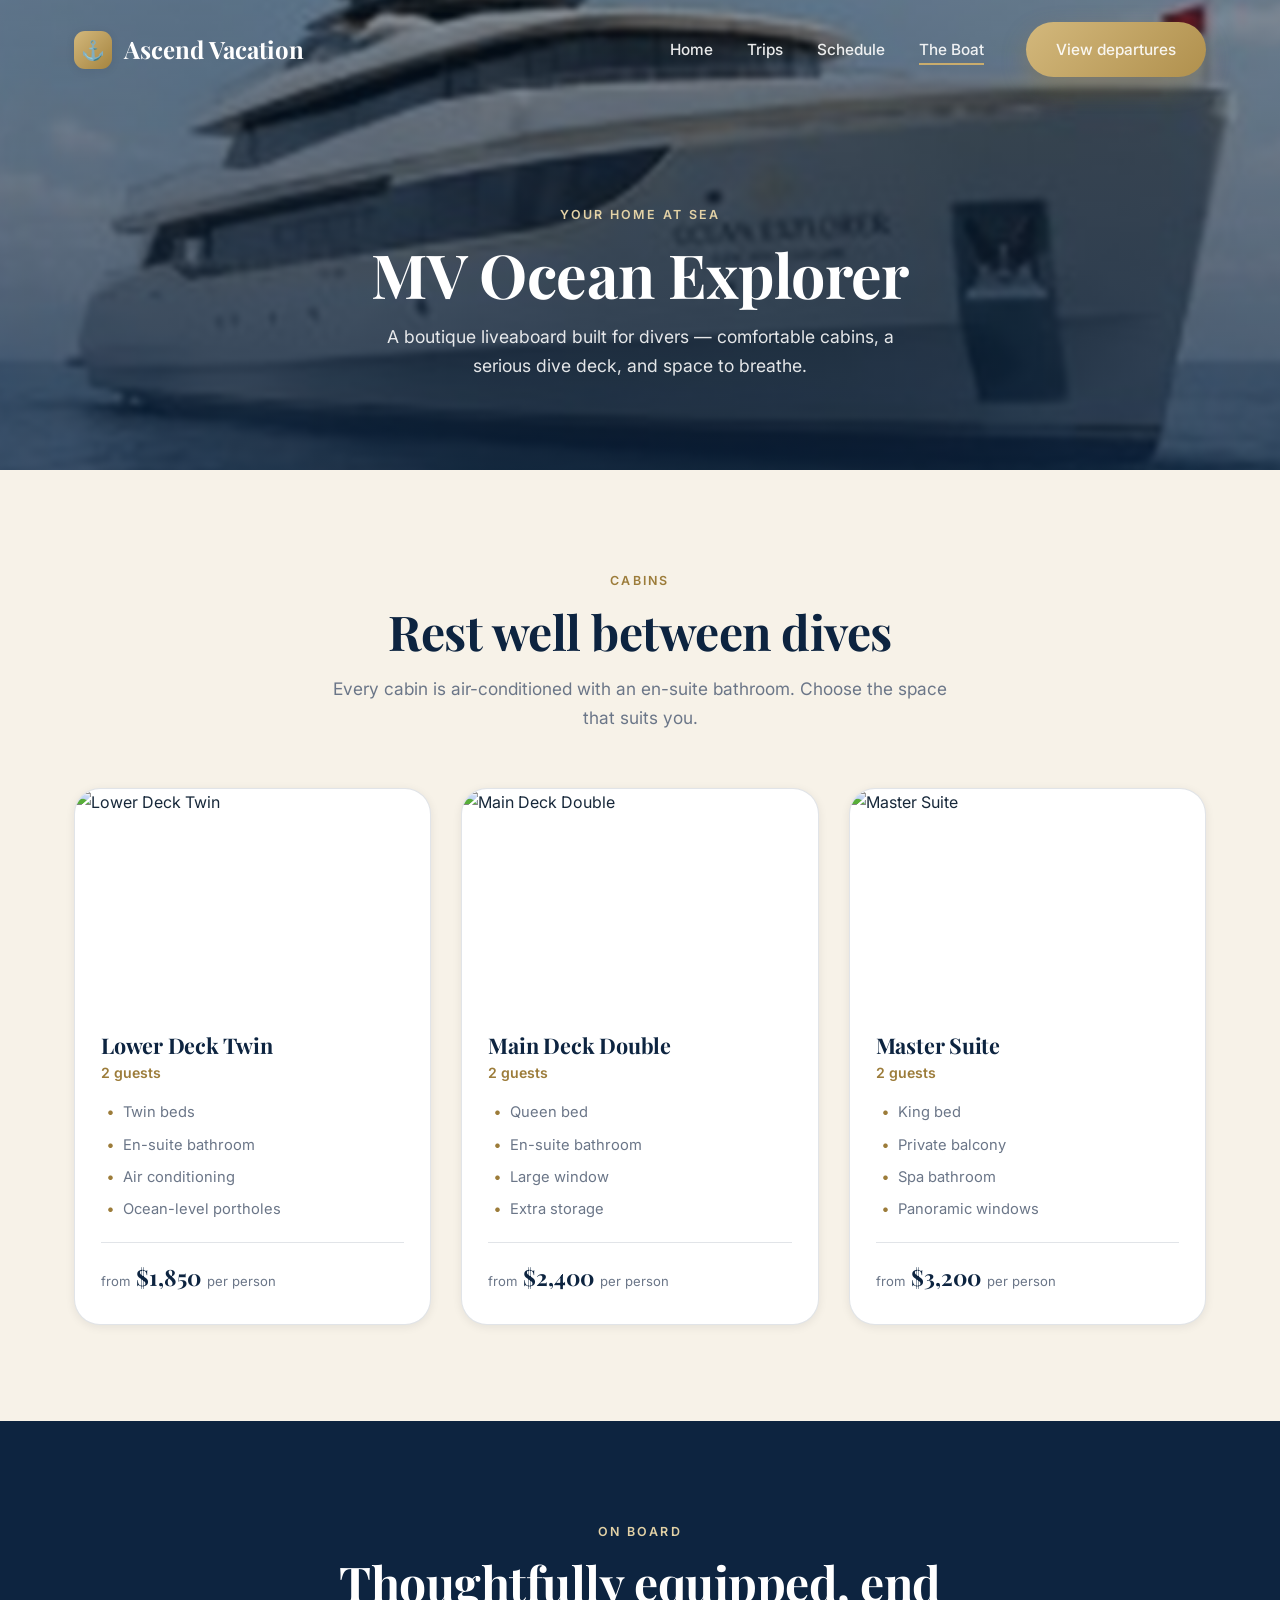
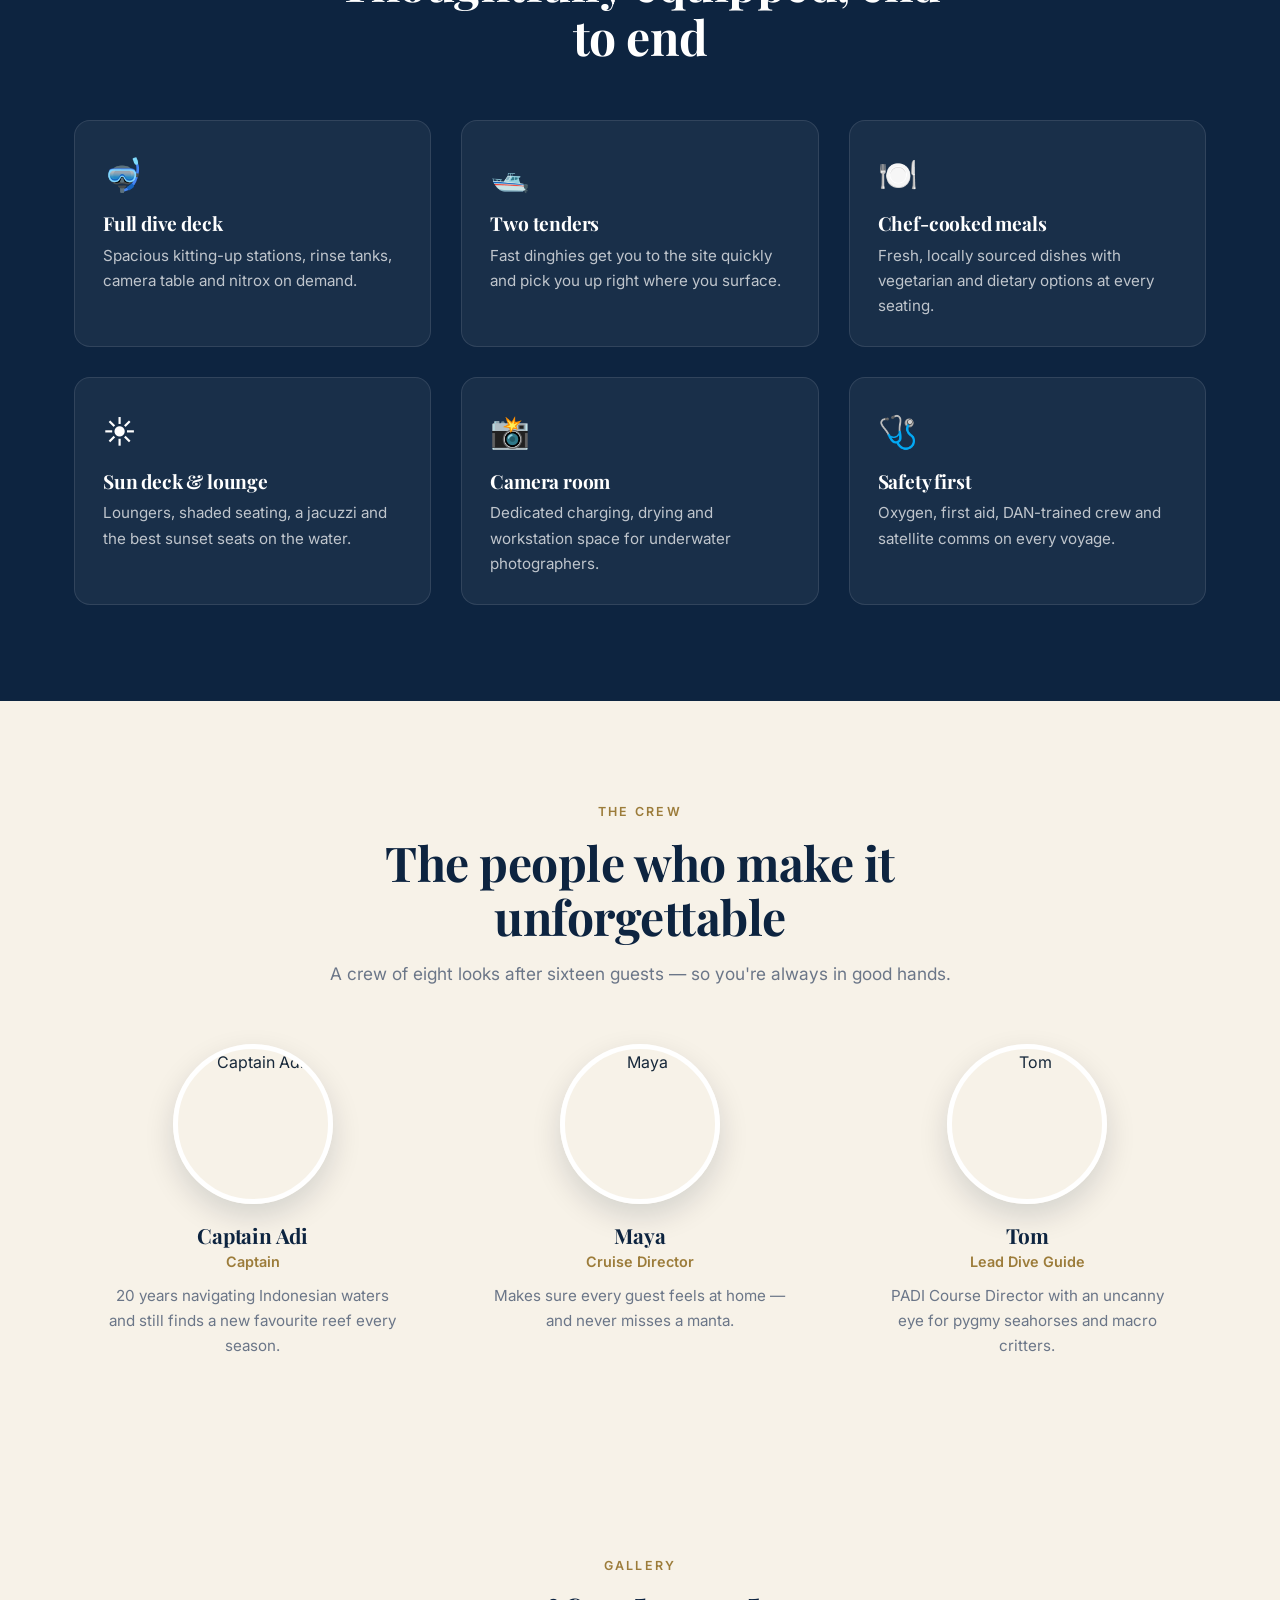
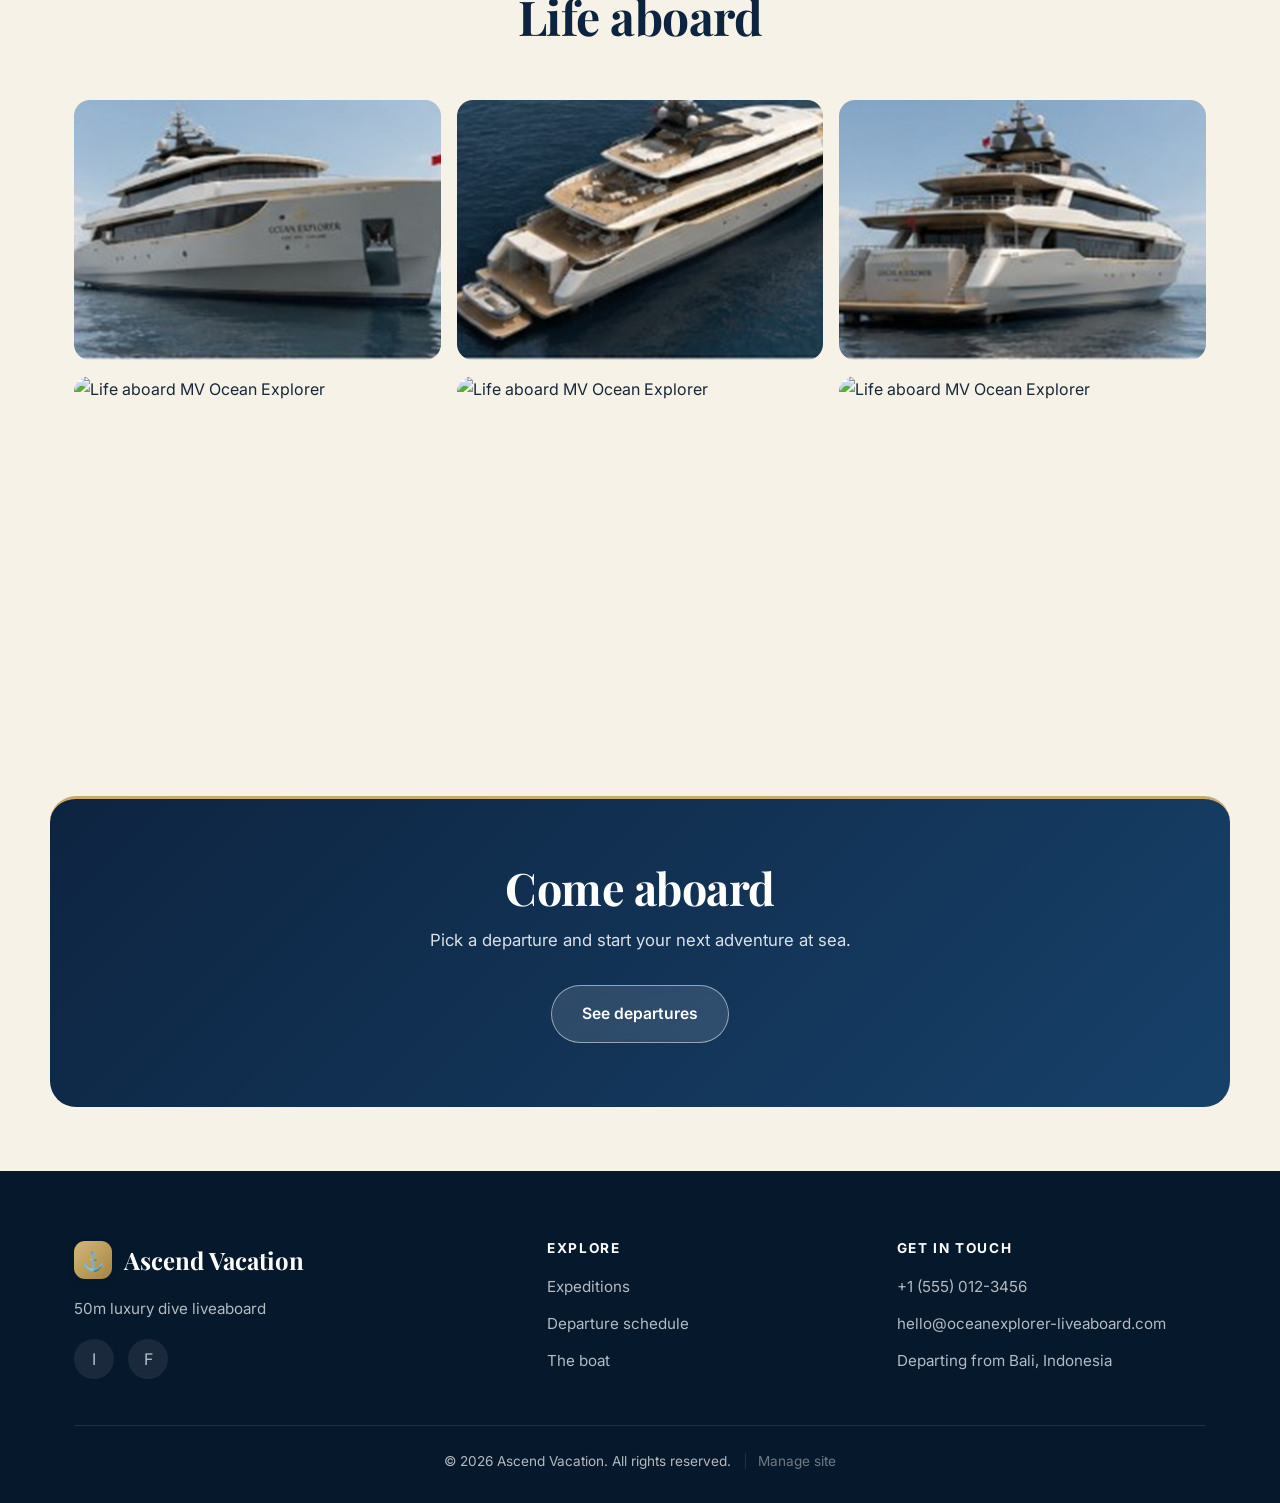
==== boat.html @ 4a7d51da "Initial commit: Ascend Vacation liveaboard website Co-authored-by: Cursor <cursoragent@cursor.com>" ====
<!DOCTYPE html>
<html lang="en">
<head>
  <meta charset="UTF-8" />
  <meta name="viewport" content="width=device-width, initial-scale=1.0" />
  <title>The Boat — Ascend Vacation</title>
  <meta name="description" content="Step aboard MV Ocean Explorer with Ascend Vacation: air-conditioned cabins, a spacious dive deck, chef-cooked meals and a crew who make every voyage feel like home." />
  <link rel="preconnect" href="https://fonts.googleapis.com" />
  <link rel="preconnect" href="https://fonts.gstatic.com" crossorigin />
  <link href="https://fonts.googleapis.com/css2?family=Inter:wght@400;500;600&family=Playfair+Display:wght@600;700&display=swap" rel="stylesheet" />
  <link rel="stylesheet" href="css/styles.css" />
</head>
<body data-page="boat">

  <header class="site-header">
    <nav class="nav container">
      <a class="brand" href="index.html">
        <span class="brand__mark">⚓</span>
        <span data-company-name>Ascend Vacation</span>
      </a>
      <ul class="nav__links">
        <li><a href="index.html" data-nav="home">Home</a></li>
        <li><a href="trips.html" data-nav="trips">Trips</a></li>
        <li><a href="schedule.html" data-nav="schedule">Schedule</a></li>
        <li><a href="boat.html" data-nav="boat">The Boat</a></li>
        <li class="nav__cta"><a class="btn btn--primary" href="schedule.html">View departures</a></li>
      </ul>
      <button class="nav__toggle" aria-label="Toggle menu">
        <span></span><span></span><span></span>
      </button>
    </nav>
  </header>

  <section class="page-hero page-hero--boat">
    <div class="container">
      <span class="eyebrow" style="color: var(--aqua);">Your home at sea</span>
      <h1 data-boat-name>MV Ocean Explorer</h1>
      <p>A boutique liveaboard built for divers — comfortable cabins, a serious dive deck, and space to breathe.</p>
    </div>
  </section>

  <!-- Cabins -->
  <section class="section">
    <div class="container">
      <div class="section-head reveal">
        <span class="eyebrow">Cabins</span>
        <h2>Rest well between dives</h2>
        <p>Every cabin is air-conditioned with an en-suite bathroom. Choose the space that suits you.</p>
      </div>
      <div class="cabin-grid" data-cabins></div>
    </div>
  </section>

  <!-- Amenities -->
  <section class="section amenities">
    <div class="container">
      <div class="section-head reveal">
        <span class="eyebrow">On board</span>
        <h2>Thoughtfully equipped, end to end</h2>
      </div>
      <div class="amenity-grid" data-amenities></div>
    </div>
  </section>

  <!-- Crew -->
  <section class="section">
    <div class="container">
      <div class="section-head reveal">
        <span class="eyebrow">The crew</span>
        <h2>The people who make it unforgettable</h2>
        <p>A crew of eight looks after sixteen guests — so you're always in good hands.</p>
      </div>
      <div class="crew-grid" data-crew></div>
    </div>
  </section>

  <!-- Gallery -->
  <section class="section" style="background: var(--cream);">
    <div class="container">
      <div class="section-head reveal">
        <span class="eyebrow">Gallery</span>
        <h2>Life aboard</h2>
      </div>
      <div class="gallery-grid" data-gallery></div>
    </div>
  </section>

  <section class="section--tight">
    <div class="cta-band reveal">
      <h2>Come aboard</h2>
      <p>Pick a departure and start your next adventure at sea.</p>
      <a class="btn btn--ghost" href="schedule.html">See departures</a>
    </div>
  </section>

  <footer class="footer">
    <div class="container">
      <div class="footer__grid">
        <div class="footer__about">
          <a class="brand" href="index.html">
            <span class="brand__mark">⚓</span>
            <span data-company-name>Ascend Vacation</span>
          </a>
          <p data-tagline>Liveaboard diving & sailing adventures</p>
          <div class="footer__social" data-social></div>
        </div>
        <div class="footer__col">
          <h4>Explore</h4>
          <ul>
            <li><a href="trips.html">Expeditions</a></li>
            <li><a href="schedule.html">Departure schedule</a></li>
            <li><a href="boat.html">The boat</a></li>
          </ul>
        </div>
        <div class="footer__col">
          <h4>Get in touch</h4>
          <ul>
            <li><a data-phone href="#">Phone</a></li>
            <li><a data-email href="#">Email</a></li>
            <li data-location>Bali, Indonesia</li>
          </ul>
        </div>
      </div>
      <div class="footer__bottom">
        © <span data-year>2026</span> <span data-company-name>Ascend Vacation</span>. All rights reserved.
        <a href="manage.html" class="footer__manage">Manage site</a>
      </div>
    </div>
  </footer>

  <script src="js/data.js"></script>
  <script src="js/store.js"></script>
  <script src="js/main.js"></script>
</body>
</html>
---- css/styles.css ----
/* ==========================================================================
   VESSEL — Stylesheet
   Ocean-inspired, responsive design for a liveaboard company.
   ========================================================================== */

:root {
  /* Palette matched to the MV Ocean Explorer livery
     (deep navy hull stripe, champagne gold trim, cream superstructure, warm gray). */
  --navy: #0d2440;         /* deep navy blue — boot stripe */
  --navy-2: #17416a;
  --deep: #06182b;
  --teal: #9c7c3a;         /* champagne gold — accents & small text */
  --teal-bright: #c9ac6d;  /* lighter champagne — gradients & underlines */
  --aqua: #e3d2a6;         /* pale champagne — for use on dark backgrounds */
  --sand: #efe8d9;         /* warm gray-cream surface */
  --cream: #f7f2e8;        /* off-white / cream — page background */
  --coral: #b9822e;        /* amber — "few spots left" */
  --ink: #17283a;
  --muted: #6b7688;
  --line: rgba(13, 36, 64, 0.12);
  --white: #ffffff;

  --shadow-sm: 0 2px 10px rgba(4, 22, 39, 0.08);
  --shadow-md: 0 12px 30px rgba(4, 22, 39, 0.14);
  --shadow-lg: 0 24px 60px rgba(4, 22, 39, 0.22);

  --radius: 16px;
  --radius-lg: 26px;
  --maxw: 1180px;

  --font-head: "Playfair Display", Georgia, "Times New Roman", serif;
  --font-body: "Inter", -apple-system, BlinkMacSystemFont, "Segoe UI", Roboto,
    Helvetica, Arial, sans-serif;
}

/* ---- Reset ---- */
*,
*::before,
*::after {
  box-sizing: border-box;
  margin: 0;
  padding: 0;
}

html {
  scroll-behavior: smooth;
}

body {
  font-family: var(--font-body);
  color: var(--ink);
  background: var(--cream);
  line-height: 1.65;
  -webkit-font-smoothing: antialiased;
  overflow-x: hidden;
}

img {
  max-width: 100%;
  display: block;
}

a {
  color: inherit;
  text-decoration: none;
}

h1,
h2,
h3,
h4 {
  font-family: var(--font-head);
  font-weight: 700;
  line-height: 1.12;
  color: var(--navy);
  letter-spacing: -0.01em;
}

/* ---- Layout helpers ---- */
.container {
  width: 100%;
  max-width: var(--maxw);
  margin: 0 auto;
  padding: 0 24px;
}

.section {
  padding: 96px 0;
}

.section--tight {
  padding: 64px 0;
}

.section-head {
  max-width: 640px;
  margin: 0 auto 56px;
  text-align: center;
}

.section-head.left {
  margin-left: 0;
  text-align: left;
}

.eyebrow {
  display: inline-block;
  font-family: var(--font-body);
  font-size: 0.78rem;
  font-weight: 600;
  letter-spacing: 0.18em;
  text-transform: uppercase;
  color: var(--teal);
  margin-bottom: 14px;
}

.section-head h2 {
  font-size: clamp(2rem, 4vw, 3rem);
  margin-bottom: 16px;
}

.section-head p {
  color: var(--muted);
  font-size: 1.08rem;
}

/* ---- Buttons ---- */
.btn {
  display: inline-flex;
  align-items: center;
  gap: 10px;
  padding: 15px 30px;
  border-radius: 999px;
  font-weight: 600;
  font-size: 0.98rem;
  cursor: pointer;
  border: none;
  transition: transform 0.2s ease, box-shadow 0.2s ease, background 0.2s ease;
  white-space: nowrap;
}

.btn--primary {
  background: linear-gradient(135deg, #d3b87c, #b0904d);
  color: var(--navy);
  box-shadow: 0 10px 24px rgba(160, 128, 60, 0.38);
}

.btn--primary:hover {
  transform: translateY(-2px);
  box-shadow: 0 16px 30px rgba(160, 128, 60, 0.5);
}

.btn--ghost {
  background: rgba(255, 255, 255, 0.12);
  color: var(--white);
  border: 1.5px solid rgba(255, 255, 255, 0.5);
  backdrop-filter: blur(4px);
}

.btn--ghost:hover {
  background: rgba(255, 255, 255, 0.22);
  transform: translateY(-2px);
}

.btn--dark {
  background: var(--navy);
  color: var(--white);
}

.btn--dark:hover {
  background: var(--navy-2);
  transform: translateY(-2px);
}

/* ==========================================================================
   Header / Navigation
   ========================================================================== */
.site-header {
  position: fixed;
  top: 0;
  left: 0;
  right: 0;
  z-index: 100;
  transition: background 0.3s ease, box-shadow 0.3s ease, padding 0.3s ease;
  padding: 22px 0;
}

.site-header.scrolled {
  background: rgba(251, 250, 246, 0.92);
  backdrop-filter: blur(12px);
  box-shadow: var(--shadow-sm);
  padding: 14px 0;
}

.nav {
  display: flex;
  align-items: center;
  justify-content: space-between;
}

.brand {
  display: flex;
  align-items: center;
  gap: 12px;
  font-family: var(--font-head);
  font-size: 1.5rem;
  font-weight: 700;
  color: var(--white);
  transition: color 0.3s ease;
}

.brand__mark {
  width: 38px;
  height: 38px;
  display: grid;
  place-items: center;
  border-radius: 11px;
  background: linear-gradient(135deg, #d3b87c, #a5843f);
  color: var(--navy);
  font-size: 1.2rem;
  box-shadow: var(--shadow-sm);
}

.scrolled .brand,
.site-header.solid .brand {
  color: var(--navy);
}

.nav__links {
  display: flex;
  align-items: center;
  gap: 34px;
  list-style: none;
}

.nav__links a {
  font-size: 0.96rem;
  font-weight: 500;
  color: rgba(255, 255, 255, 0.9);
  position: relative;
  transition: color 0.2s ease;
}

.nav__links a::after {
  content: "";
  position: absolute;
  left: 0;
  bottom: -6px;
  width: 0;
  height: 2px;
  background: var(--teal-bright);
  transition: width 0.25s ease;
}

.nav__links a:hover::after,
.nav__links a.active::after {
  width: 100%;
}

.scrolled .nav__links a,
.site-header.solid .nav__links a {
  color: var(--navy);
}

.nav__cta {
  margin-left: 8px;
}

/* Mobile toggle */
.nav__toggle {
  display: none;
  flex-direction: column;
  gap: 5px;
  background: none;
  border: none;
  cursor: pointer;
  padding: 8px;
  z-index: 110;
}

.nav__toggle span {
  width: 26px;
  height: 2px;
  background: var(--white);
  border-radius: 2px;
  transition: all 0.3s ease;
}

.scrolled .nav__toggle span,
.site-header.solid .nav__toggle span {
  background: var(--navy);
}

.nav__toggle.open span:nth-child(1) {
  transform: translateY(7px) rotate(45deg);
  background: var(--navy);
}
.nav__toggle.open span:nth-child(2) {
  opacity: 0;
}
.nav__toggle.open span:nth-child(3) {
  transform: translateY(-7px) rotate(-45deg);
  background: var(--navy);
}

/* ==========================================================================
   Hero
   ========================================================================== */
.hero {
  position: relative;
  min-height: 100vh;
  display: flex;
  align-items: center;
  color: var(--white);
  background: linear-gradient(90deg, rgba(6, 24, 43, 0.82) 0%, rgba(6, 24, 43, 0.5) 45%, rgba(6, 24, 43, 0.3) 100%),
    linear-gradient(180deg, rgba(6, 24, 43, 0.35), rgba(6, 24, 43, 0.55)),
    url("../images/boat-hero.png") center / cover no-repeat;
}

.hero::after {
  content: "";
  position: absolute;
  bottom: 0;
  left: 0;
  right: 0;
  height: 140px;
  background: linear-gradient(180deg, transparent, var(--cream));
}

.hero__inner {
  position: relative;
  z-index: 2;
  max-width: 720px;
  padding: 120px 0 80px;
}

.hero__eyebrow {
  display: inline-flex;
  align-items: center;
  gap: 10px;
  padding: 8px 16px;
  border-radius: 999px;
  background: rgba(255, 255, 255, 0.14);
  border: 1px solid rgba(255, 255, 255, 0.25);
  font-size: 0.82rem;
  letter-spacing: 0.06em;
  margin-bottom: 24px;
  backdrop-filter: blur(4px);
}

.hero h1 {
  font-size: clamp(2.6rem, 6vw, 4.6rem);
  color: var(--white);
  margin-bottom: 22px;
}

.hero p {
  font-size: 1.2rem;
  max-width: 560px;
  color: rgba(255, 255, 255, 0.9);
  margin-bottom: 36px;
}

.hero__actions {
  display: flex;
  gap: 16px;
  flex-wrap: wrap;
}

.hero__stats {
  display: flex;
  gap: 40px;
  margin-top: 56px;
  flex-wrap: wrap;
}

.hero__stat span {
  display: block;
  font-family: var(--font-head);
  font-size: 2.2rem;
  font-weight: 700;
  color: var(--white);
}

.hero__stat small {
  font-size: 0.85rem;
  letter-spacing: 0.05em;
  color: rgba(255, 255, 255, 0.75);
}

.page-hero {
  position: relative;
  padding: 200px 0 90px;
  color: var(--white);
  text-align: center;
  background: linear-gradient(180deg, rgba(4, 22, 39, 0.6), rgba(7, 35, 63, 0.85)),
    var(--navy) center / cover no-repeat;
}

.page-hero h1 {
  font-size: clamp(2.4rem, 5vw, 3.8rem);
  color: var(--white);
  margin-bottom: 14px;
}

.page-hero p {
  max-width: 560px;
  margin: 0 auto;
  color: rgba(255, 255, 255, 0.88);
  font-size: 1.1rem;
}

.page-hero--trips {
  background: linear-gradient(180deg, rgba(4, 22, 39, 0.55), rgba(7, 35, 63, 0.8)),
    url("https://images.unsplash.com/photo-1682687982501-1e58ab814714?auto=format&fit=crop&w=2000&q=80")
      center / cover no-repeat;
}

.page-hero--schedule {
  background: linear-gradient(180deg, rgba(4, 22, 39, 0.55), rgba(7, 35, 63, 0.82)),
    url("https://images.unsplash.com/photo-1439405326854-014607f694d7?auto=format&fit=crop&w=2000&q=80")
      center / cover no-repeat;
}

.page-hero--boat {
  background: linear-gradient(180deg, rgba(6, 24, 43, 0.45), rgba(13, 36, 64, 0.72)),
    url("../images/boat-side.png") center / cover no-repeat;
}

/* ==========================================================================
   Intro / features strip
   ========================================================================== */
.intro {
  background: var(--cream);
}

.intro__grid {
  display: grid;
  grid-template-columns: 1.1fr 1fr;
  gap: 60px;
  align-items: center;
}

.intro__text h2 {
  font-size: clamp(1.9rem, 3.6vw, 2.7rem);
  margin-bottom: 20px;
}

.intro__text p {
  color: var(--muted);
  font-size: 1.08rem;
  margin-bottom: 18px;
}

.intro__media {
  position: relative;
}

.intro__media img {
  border-radius: var(--radius-lg);
  box-shadow: var(--shadow-lg);
  width: 100%;
  height: 460px;
  object-fit: cover;
}

.intro__badge {
  position: absolute;
  bottom: -26px;
  left: -26px;
  background: var(--white);
  padding: 20px 26px;
  border-radius: var(--radius);
  box-shadow: var(--shadow-md);
}

.intro__badge strong {
  display: block;
  font-family: var(--font-head);
  font-size: 1.8rem;
  color: var(--teal);
}

.intro__badge small {
  color: var(--muted);
}

/* ---- Feature tiles ---- */
.features {
  background: var(--white);
}

.feature-grid {
  display: grid;
  grid-template-columns: repeat(3, 1fr);
  gap: 28px;
}

.feature-card {
  padding: 34px 30px;
  border-radius: var(--radius);
  background: var(--cream);
  border: 1px solid var(--line);
  transition: transform 0.25s ease, box-shadow 0.25s ease;
}

.feature-card:hover {
  transform: translateY(-6px);
  box-shadow: var(--shadow-md);
}

.feature-card .ic {
  font-size: 2rem;
  margin-bottom: 14px;
}

.feature-card h3 {
  font-size: 1.25rem;
  margin-bottom: 10px;
}

.feature-card p {
  color: var(--muted);
  font-size: 0.98rem;
}

/* ==========================================================================
   Trip cards
   ========================================================================== */
.trip-grid {
  display: grid;
  grid-template-columns: repeat(auto-fill, minmax(320px, 1fr));
  gap: 30px;
}

.trip-card {
  background: var(--white);
  border-radius: var(--radius-lg);
  overflow: hidden;
  box-shadow: var(--shadow-sm);
  border: 1px solid var(--line);
  display: flex;
  flex-direction: column;
  transition: transform 0.28s ease, box-shadow 0.28s ease;
}

.trip-card:hover {
  transform: translateY(-8px);
  box-shadow: var(--shadow-lg);
}

.trip-card__media {
  position: relative;
  height: 230px;
  overflow: hidden;
}

.trip-card__media img {
  width: 100%;
  height: 100%;
  object-fit: cover;
  transition: transform 0.5s ease;
}

.trip-card:hover .trip-card__media img {
  transform: scale(1.07);
}

.trip-card__tag {
  position: absolute;
  top: 16px;
  left: 16px;
  background: rgba(4, 22, 39, 0.72);
  color: var(--white);
  padding: 7px 14px;
  border-radius: 999px;
  font-size: 0.8rem;
  font-weight: 500;
  backdrop-filter: blur(4px);
}

.trip-card__body {
  padding: 26px 26px 28px;
  display: flex;
  flex-direction: column;
  flex: 1;
}

.trip-card__loc {
  font-size: 0.82rem;
  letter-spacing: 0.08em;
  text-transform: uppercase;
  color: var(--teal);
  font-weight: 600;
  margin-bottom: 8px;
}

.trip-card__body h3 {
  font-size: 1.45rem;
  margin-bottom: 12px;
}

.trip-card__summary {
  color: var(--muted);
  font-size: 0.97rem;
  margin-bottom: 18px;
}

.trip-card__highlights {
  list-style: none;
  margin-bottom: 22px;
  display: grid;
  gap: 8px;
}

.trip-card__highlights li {
  position: relative;
  padding-left: 26px;
  font-size: 0.92rem;
  color: var(--ink);
}

.trip-card__highlights li::before {
  content: "";
  position: absolute;
  left: 0;
  top: 7px;
  width: 14px;
  height: 8px;
  border-left: 2px solid var(--teal);
  border-bottom: 2px solid var(--teal);
  transform: rotate(-45deg);
}

.trip-card__foot {
  margin-top: auto;
  display: flex;
  align-items: flex-end;
  justify-content: space-between;
  padding-top: 18px;
  border-top: 1px solid var(--line);
}

.trip-card__price small {
  display: block;
  color: var(--muted);
  font-size: 0.78rem;
}

.trip-card__price strong {
  font-family: var(--font-head);
  font-size: 1.5rem;
  color: var(--navy);
}

/* ---- Itinerary detail (expandable) ---- */
.trip-card__itinerary {
  margin-top: 18px;
}

.trip-card__itinerary summary {
  cursor: pointer;
  font-weight: 600;
  font-size: 0.92rem;
  color: var(--teal);
  list-style: none;
  display: inline-flex;
  align-items: center;
  gap: 6px;
}

.trip-card__itinerary summary::-webkit-details-marker {
  display: none;
}

.trip-card__itinerary summary::after {
  content: "+";
  font-size: 1.1rem;
}

.trip-card__itinerary[open] summary::after {
  content: "–";
}

.trip-card__itinerary ol {
  margin: 14px 0 0;
  padding-left: 18px;
  color: var(--muted);
  font-size: 0.9rem;
  display: grid;
  gap: 6px;
}

/* ==========================================================================
   Schedule table
   ========================================================================== */
.schedule-wrap {
  background: var(--white);
  border-radius: var(--radius-lg);
  box-shadow: var(--shadow-md);
  border: 1px solid var(--line);
  overflow: hidden;
}

.schedule {
  width: 100%;
  border-collapse: collapse;
}

.schedule thead th {
  background: var(--navy);
  color: var(--white);
  text-align: left;
  padding: 18px 24px;
  font-size: 0.8rem;
  letter-spacing: 0.1em;
  text-transform: uppercase;
  font-weight: 600;
}

.schedule tbody td {
  padding: 20px 24px;
  border-bottom: 1px solid var(--line);
  vertical-align: middle;
}

.schedule tbody tr:last-child td {
  border-bottom: none;
}

.schedule tbody tr {
  transition: background 0.2s ease;
}

.schedule tbody tr:hover {
  background: var(--sand);
}

.schedule__trip {
  font-weight: 600;
  color: var(--navy);
  font-family: var(--font-head);
  font-size: 1.1rem;
}

.schedule__dest {
  display: block;
  font-family: var(--font-body);
  font-size: 0.85rem;
  color: var(--muted);
  font-weight: 400;
}

.schedule__date strong {
  display: block;
  color: var(--ink);
}

.schedule__date small {
  color: var(--muted);
}

.badge {
  display: inline-flex;
  align-items: center;
  gap: 7px;
  padding: 6px 14px;
  border-radius: 999px;
  font-size: 0.82rem;
  font-weight: 600;
}

.badge::before {
  content: "";
  width: 8px;
  height: 8px;
  border-radius: 50%;
  background: currentColor;
}

.badge--available {
  background: rgba(46, 111, 87, 0.14);
  color: #2e6f57;
}

.badge--limited {
  background: rgba(185, 130, 46, 0.16);
  color: #a56a1e;
}

.badge--soldout {
  background: rgba(107, 118, 136, 0.16);
  color: var(--muted);
}

.schedule__price {
  font-family: var(--font-head);
  font-weight: 700;
  color: var(--navy);
}

/* Legend */
.legend {
  display: flex;
  gap: 24px;
  flex-wrap: wrap;
  margin-top: 26px;
  justify-content: center;
}

.legend span {
  display: inline-flex;
  align-items: center;
  gap: 8px;
  font-size: 0.9rem;
  color: var(--muted);
}

.legend i {
  width: 12px;
  height: 12px;
  border-radius: 50%;
  display: inline-block;
}

/* ==========================================================================
   Boat page — cabins, amenities, crew, gallery
   ========================================================================== */
.cabin-grid {
  display: grid;
  grid-template-columns: repeat(auto-fill, minmax(300px, 1fr));
  gap: 30px;
}

.cabin-card {
  background: var(--white);
  border-radius: var(--radius-lg);
  overflow: hidden;
  box-shadow: var(--shadow-sm);
  border: 1px solid var(--line);
  transition: transform 0.25s ease, box-shadow 0.25s ease;
}

.cabin-card:hover {
  transform: translateY(-6px);
  box-shadow: var(--shadow-md);
}

.cabin-card img {
  width: 100%;
  height: 220px;
  object-fit: cover;
}

.cabin-card__body {
  padding: 24px 26px 28px;
}

.cabin-card__body h3 {
  font-size: 1.35rem;
  margin-bottom: 4px;
}

.cabin-card__occ {
  color: var(--teal);
  font-size: 0.88rem;
  font-weight: 600;
  margin-bottom: 16px;
}

.cabin-card__features {
  list-style: none;
  display: grid;
  gap: 8px;
  margin-bottom: 20px;
}

.cabin-card__features li {
  font-size: 0.92rem;
  color: var(--muted);
  padding-left: 22px;
  position: relative;
}

.cabin-card__features li::before {
  content: "•";
  color: var(--teal);
  position: absolute;
  left: 6px;
  font-weight: 700;
}

.cabin-card__price {
  display: flex;
  align-items: baseline;
  gap: 6px;
  border-top: 1px solid var(--line);
  padding-top: 16px;
}

.cabin-card__price strong {
  font-family: var(--font-head);
  font-size: 1.4rem;
  color: var(--navy);
}

.cabin-card__price small {
  color: var(--muted);
  font-size: 0.82rem;
}

/* Amenities */
.amenities {
  background: var(--navy);
  color: var(--white);
}

.amenities .section-head h2,
.amenities .eyebrow {
  color: var(--white);
}

.amenities .eyebrow {
  color: var(--aqua);
}

.amenity-grid {
  display: grid;
  grid-template-columns: repeat(3, 1fr);
  gap: 30px;
}

.amenity {
  padding: 28px;
  border-radius: var(--radius);
  background: rgba(255, 255, 255, 0.05);
  border: 1px solid rgba(255, 255, 255, 0.1);
}

.amenity .ic {
  font-size: 2rem;
  margin-bottom: 12px;
}

.amenity h3 {
  color: var(--white);
  font-size: 1.2rem;
  margin-bottom: 8px;
}

.amenity p {
  color: rgba(255, 255, 255, 0.72);
  font-size: 0.95rem;
}

/* Crew */
.crew-grid {
  display: grid;
  grid-template-columns: repeat(3, 1fr);
  gap: 30px;
}

.crew-card {
  text-align: center;
}

.crew-card img {
  width: 160px;
  height: 160px;
  border-radius: 50%;
  object-fit: cover;
  margin: 0 auto 20px;
  box-shadow: var(--shadow-md);
  border: 5px solid var(--white);
}

.crew-card h3 {
  font-size: 1.3rem;
  margin-bottom: 2px;
}

.crew-card .role {
  color: var(--teal);
  font-weight: 600;
  font-size: 0.9rem;
  margin-bottom: 10px;
}

.crew-card p {
  color: var(--muted);
  font-size: 0.95rem;
  max-width: 300px;
  margin: 0 auto;
}

/* Gallery */
.gallery-grid {
  display: grid;
  grid-template-columns: repeat(3, 1fr);
  gap: 16px;
}

.gallery-grid img {
  width: 100%;
  height: 260px;
  object-fit: cover;
  border-radius: var(--radius);
  transition: transform 0.3s ease, filter 0.3s ease;
  cursor: pointer;
}

.gallery-grid img:hover {
  transform: scale(1.02);
  filter: brightness(1.05);
}

/* ==========================================================================
   CTA band
   ========================================================================== */
.cta-band {
  background: linear-gradient(135deg, var(--navy), var(--navy-2));
  color: var(--white);
  border-top: 3px solid var(--teal-bright);
  text-align: center;
  border-radius: var(--radius-lg);
  padding: 64px 40px;
  margin: 0 auto;
  max-width: var(--maxw);
}

.cta-band h2 {
  color: var(--white);
  font-size: clamp(1.8rem, 4vw, 2.8rem);
  margin-bottom: 14px;
}

.cta-band p {
  color: rgba(255, 255, 255, 0.85);
  max-width: 520px;
  margin: 0 auto 30px;
  font-size: 1.05rem;
}

/* ==========================================================================
   Footer
   ========================================================================== */
.footer {
  background: var(--deep);
  color: rgba(255, 255, 255, 0.7);
  padding: 70px 0 30px;
}

.footer__grid {
  display: grid;
  grid-template-columns: 1.4fr 1fr 1fr;
  gap: 40px;
  margin-bottom: 46px;
}

.footer .brand {
  margin-bottom: 16px;
}

.footer__about p {
  font-size: 0.95rem;
  max-width: 320px;
}

.footer__col h4 {
  color: var(--white);
  font-family: var(--font-body);
  font-size: 0.85rem;
  letter-spacing: 0.12em;
  text-transform: uppercase;
  margin-bottom: 18px;
}

.footer__col ul {
  list-style: none;
  display: grid;
  gap: 12px;
}

.footer__col a,
.footer__col li {
  font-size: 0.95rem;
  transition: color 0.2s ease;
}

.footer__col a:hover {
  color: var(--aqua);
}

.footer__social {
  display: flex;
  gap: 14px;
  margin-top: 18px;
}

.footer__social a {
  width: 40px;
  height: 40px;
  display: grid;
  place-items: center;
  border-radius: 50%;
  background: rgba(255, 255, 255, 0.08);
  transition: background 0.2s ease;
}

.footer__social a:hover {
  background: var(--teal);
}

.footer__bottom {
  border-top: 1px solid rgba(255, 255, 255, 0.1);
  padding-top: 24px;
  text-align: center;
  font-size: 0.85rem;
}

.footer__manage {
  margin-left: 10px;
  padding-left: 12px;
  border-left: 1px solid rgba(255, 255, 255, 0.18);
  opacity: 0.6;
  transition: opacity 0.2s ease, color 0.2s ease;
}

.footer__manage:hover {
  opacity: 1;
  color: var(--aqua);
}

/* ==========================================================================
   Reveal-on-scroll animation
   ========================================================================== */
.reveal {
  opacity: 0;
  transform: translateY(28px);
  transition: opacity 0.7s ease, transform 0.7s ease;
}

.reveal.visible {
  opacity: 1;
  transform: none;
}

/* ==========================================================================
   Responsive
   ========================================================================== */
@media (max-width: 900px) {
  .intro__grid {
    grid-template-columns: 1fr;
    gap: 40px;
  }
  .intro__media img {
    height: 340px;
  }
  .feature-grid,
  .amenity-grid,
  .crew-grid,
  .gallery-grid {
    grid-template-columns: repeat(2, 1fr);
  }
}

@media (max-width: 760px) {
  .nav__toggle {
    display: flex;
  }
  .nav__links {
    position: fixed;
    inset: 0 0 0 auto;
    width: min(80%, 320px);
    background: var(--cream);
    flex-direction: column;
    align-items: flex-start;
    justify-content: center;
    gap: 26px;
    padding: 40px;
    transform: translateX(100%);
    transition: transform 0.35s ease;
    box-shadow: var(--shadow-lg);
  }
  .nav__links.open {
    transform: translateX(0);
  }
  .nav__links a {
    color: var(--navy) !important;
    font-size: 1.15rem;
  }
  .nav__cta {
    margin-left: 0;
  }
  .section {
    padding: 70px 0;
  }
  .hero__stats {
    gap: 28px;
  }
  .footer__grid {
    grid-template-columns: 1fr;
    gap: 32px;
  }
}

@media (max-width: 560px) {
  .feature-grid,
  .amenity-grid,
  .crew-grid,
  .gallery-grid {
    grid-template-columns: 1fr;
  }
  .schedule thead {
    display: none;
  }
  .schedule tbody td {
    display: block;
    padding: 8px 20px;
    border: none;
  }
  .schedule tbody tr {
    display: block;
    padding: 16px 0;
    border-bottom: 1px solid var(--line);
  }
  .schedule tbody td::before {
    content: attr(data-label);
    display: block;
    font-size: 0.72rem;
    letter-spacing: 0.08em;
    text-transform: uppercase;
    color: var(--muted);
    margin-bottom: 2px;
  }
  .cta-band {
    padding: 48px 24px;
    border-radius: var(--radius);
  }
}
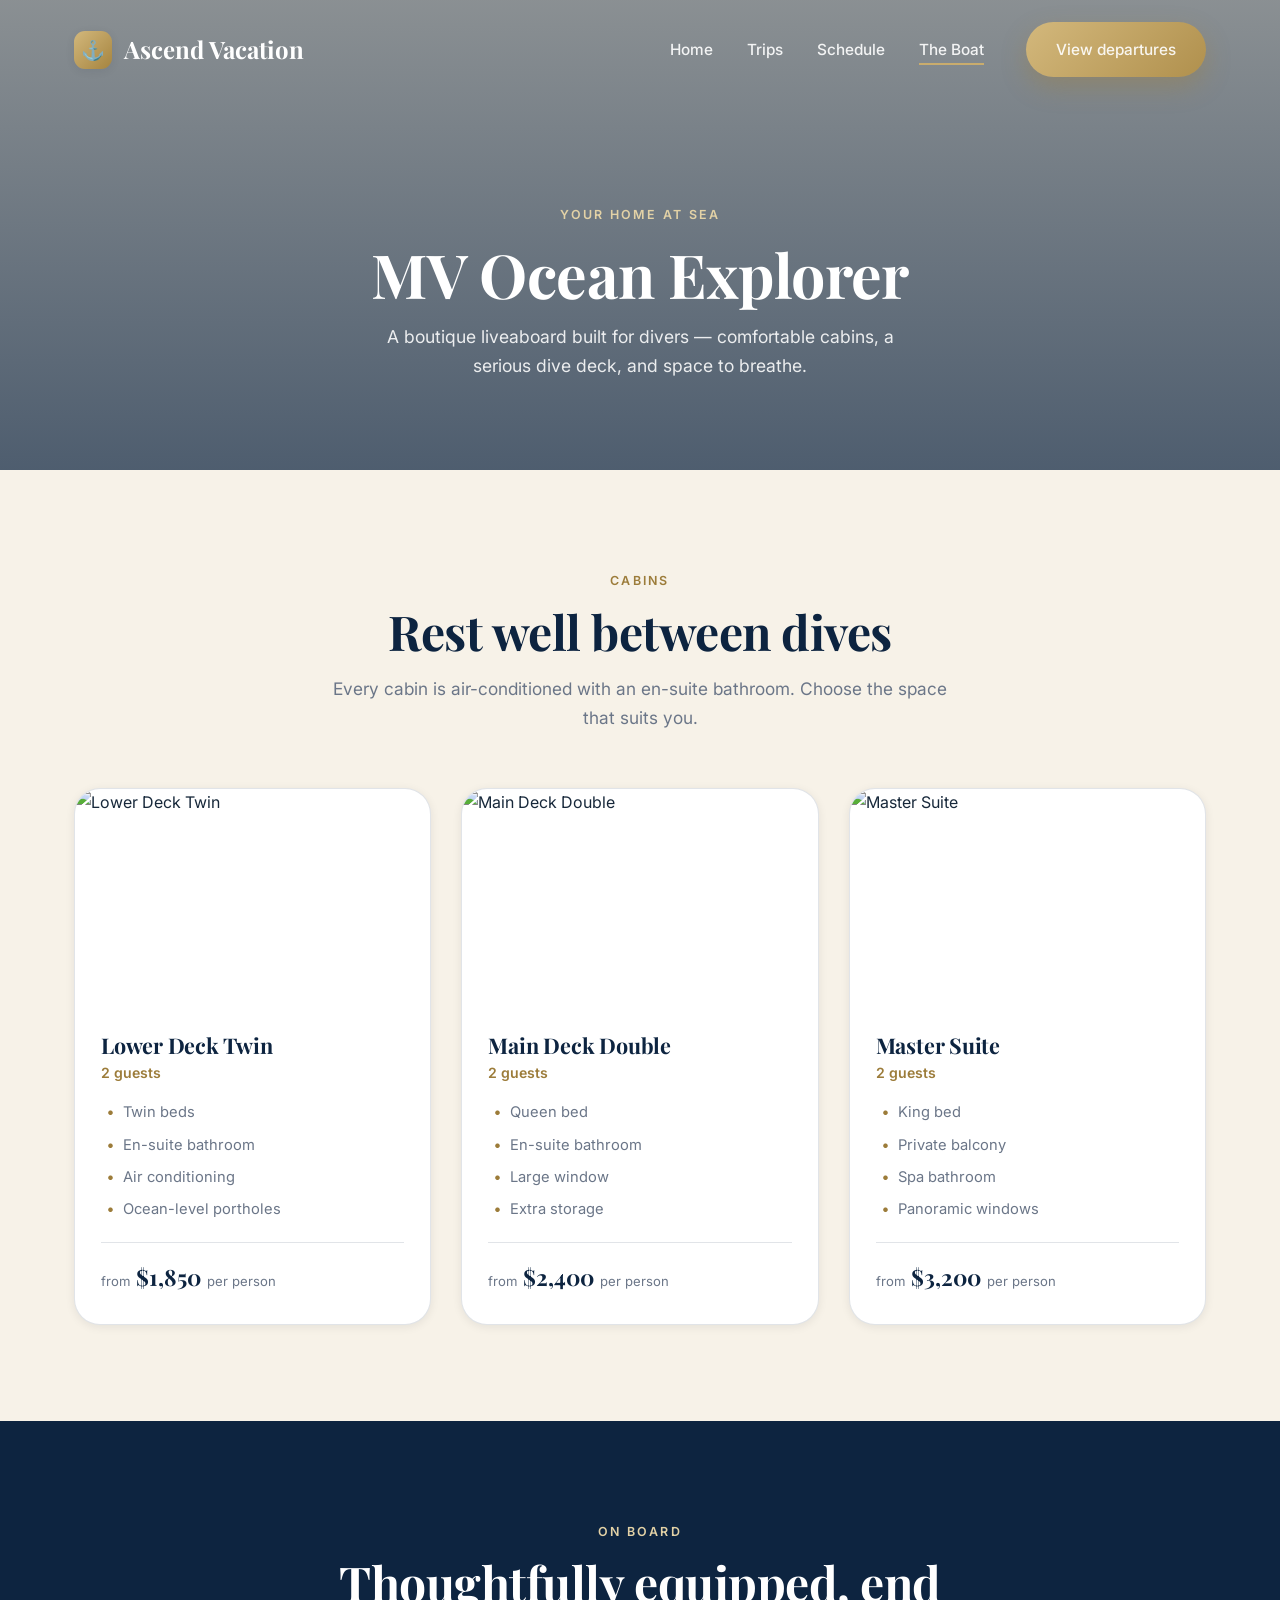
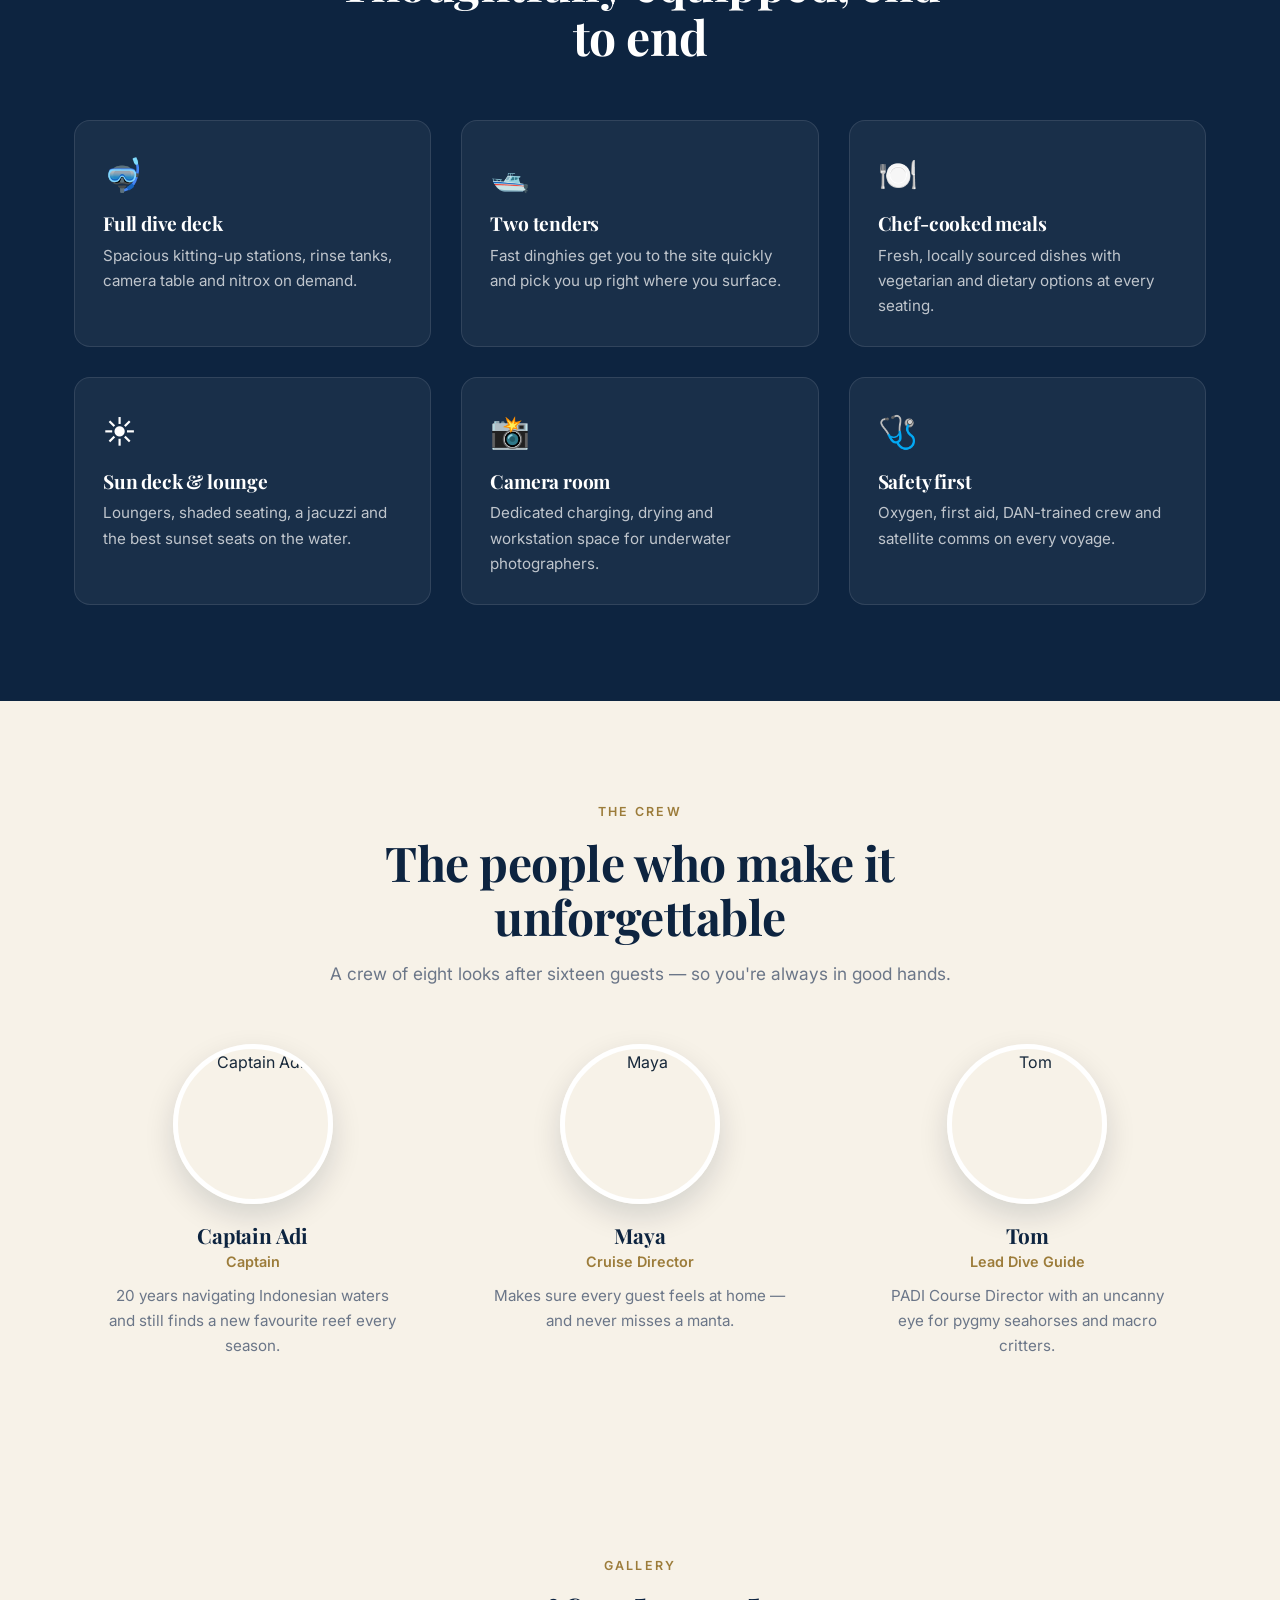
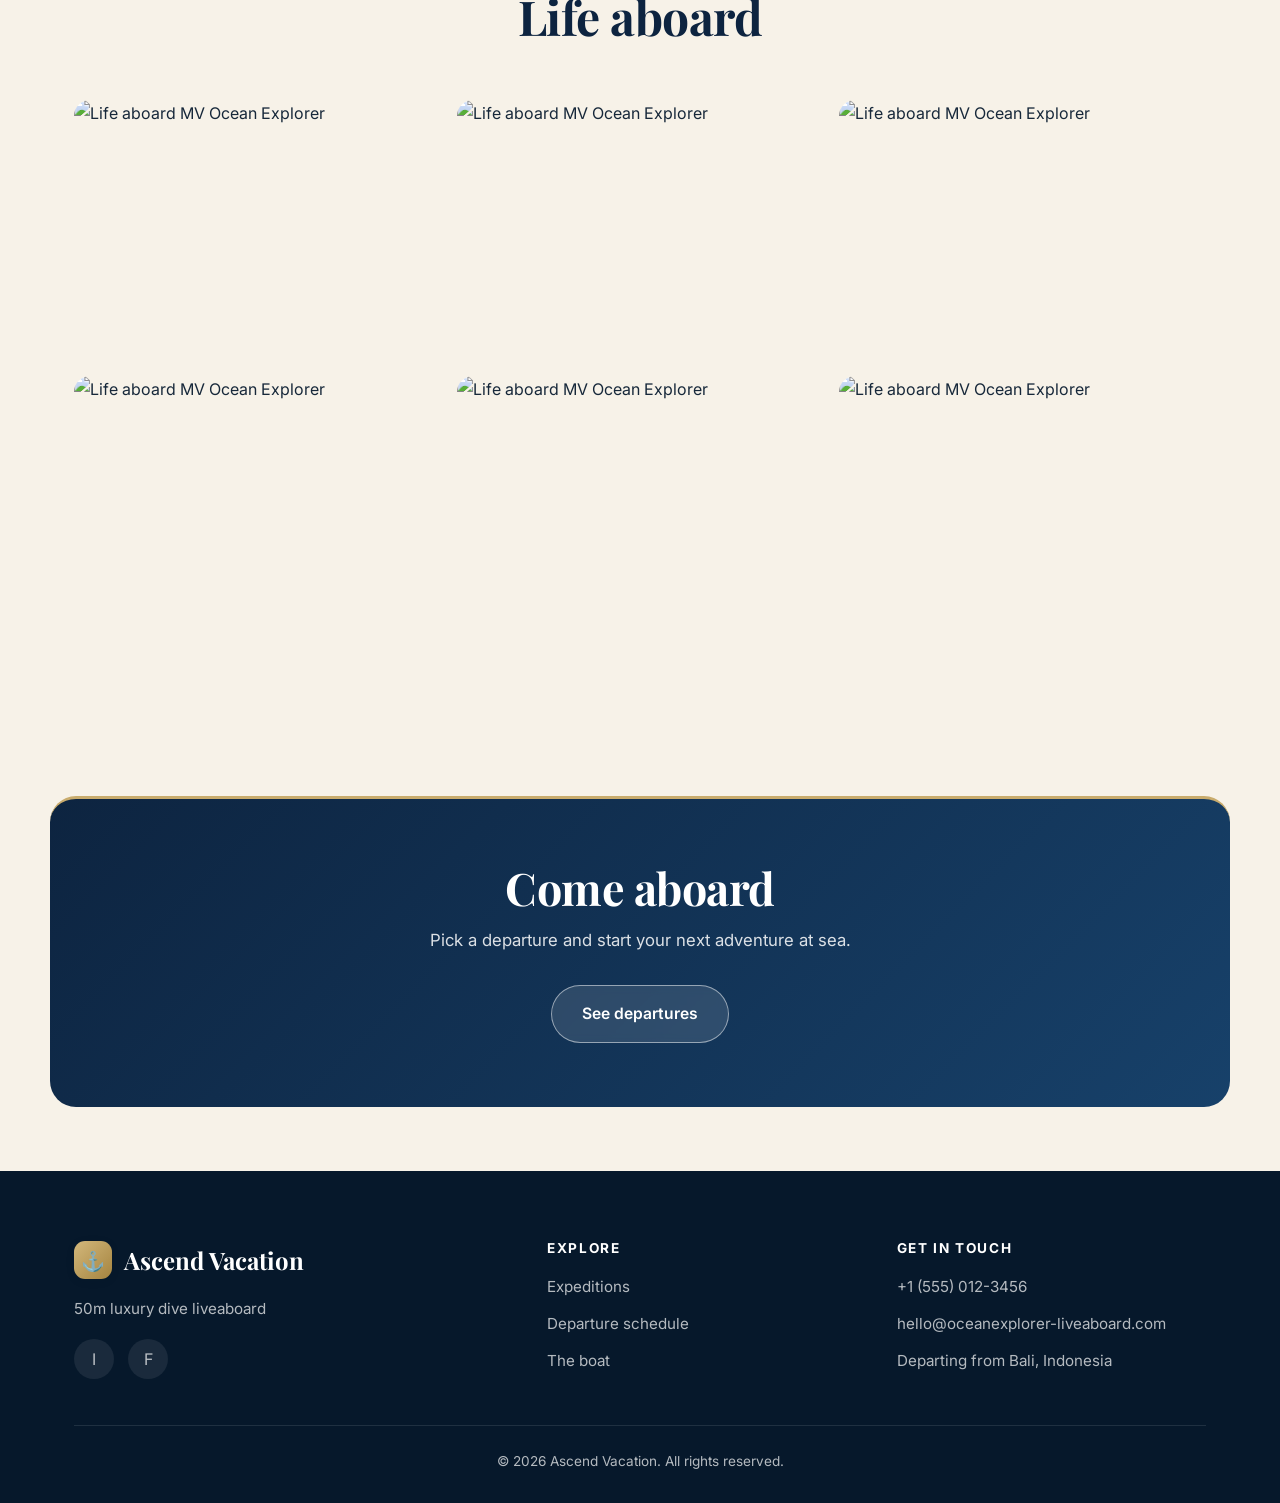
==== commit 630a6a1a: "Add online publishing: edit live site via GitHub token from hidden admin URL Co-authored-by: Cursor " ====
--- a/boat.html
+++ b/boat.html
@@ -123,7 +123,6 @@
       </div>
       <div class="footer__bottom">
         © <span data-year>2026</span> <span data-company-name>Ascend Vacation</span>. All rights reserved.
-        <a href="manage.html" class="footer__manage">Manage site</a>
       </div>
     </div>
   </footer>
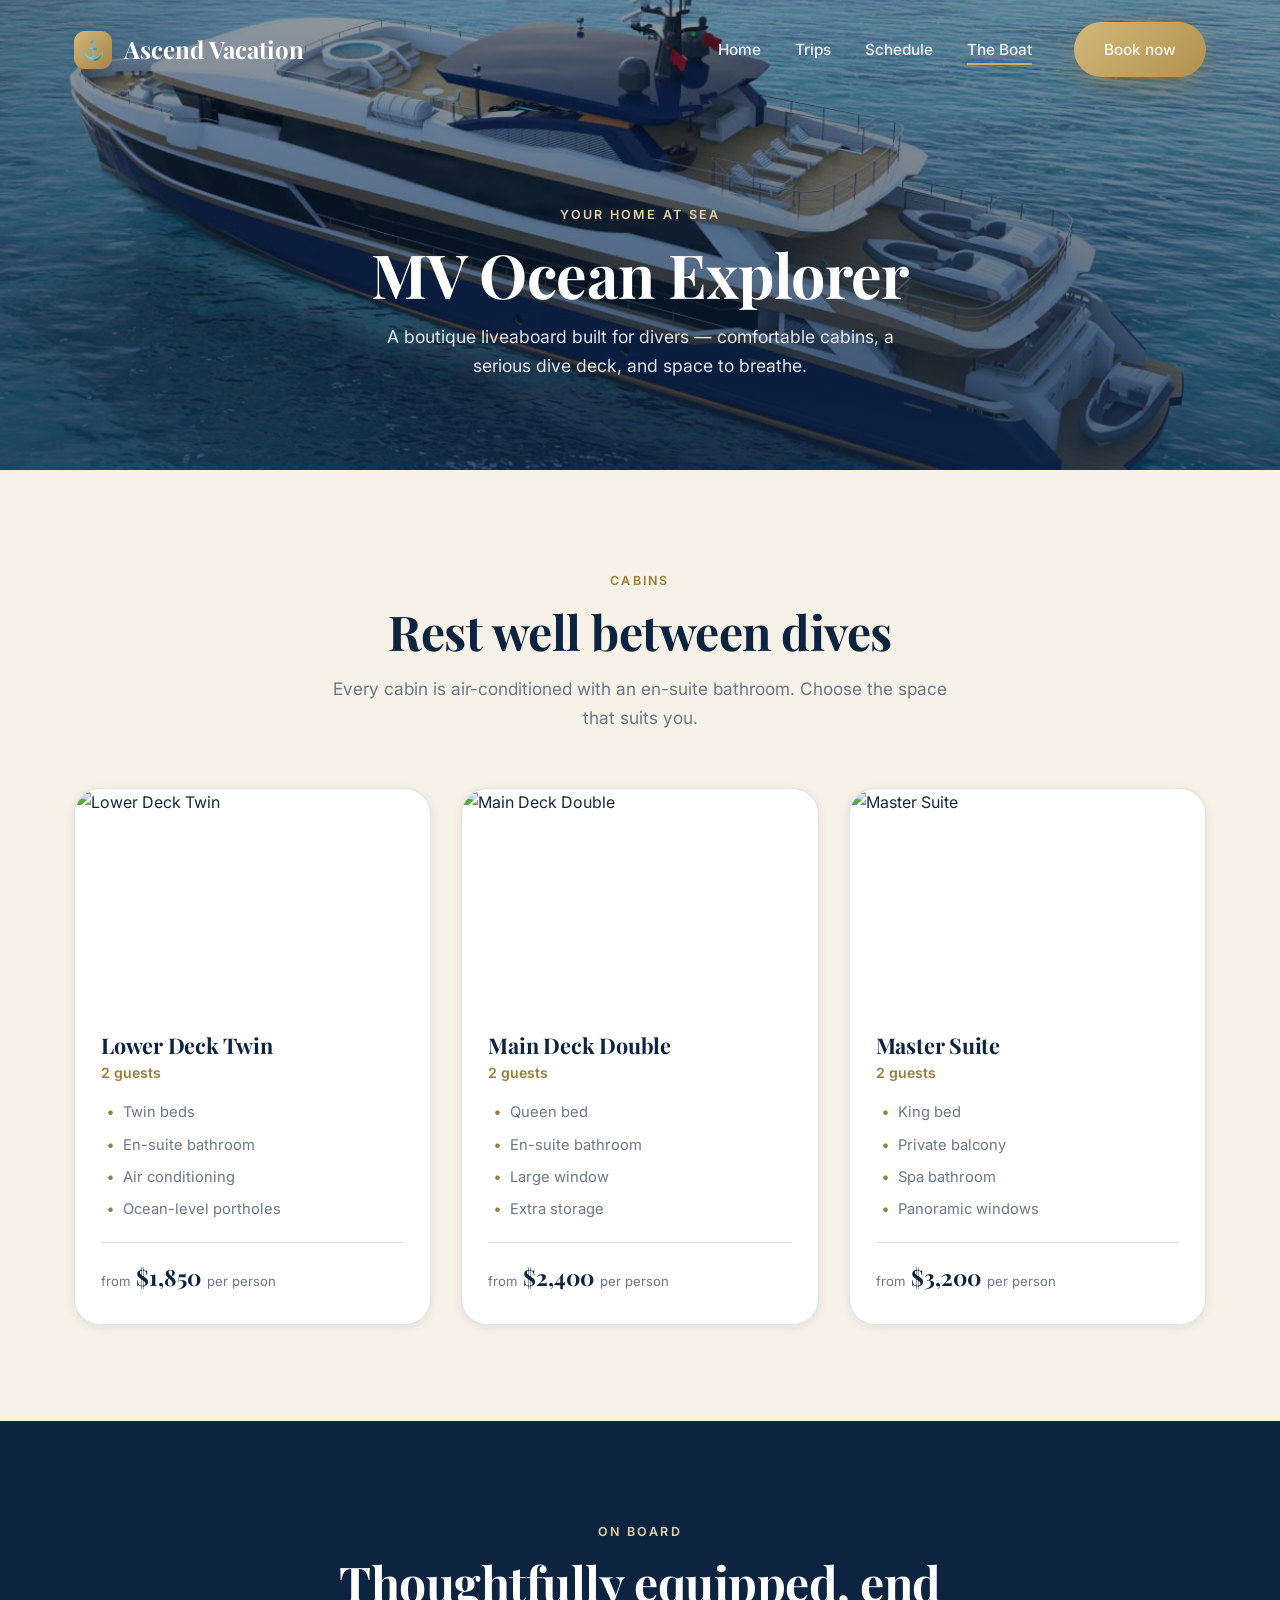
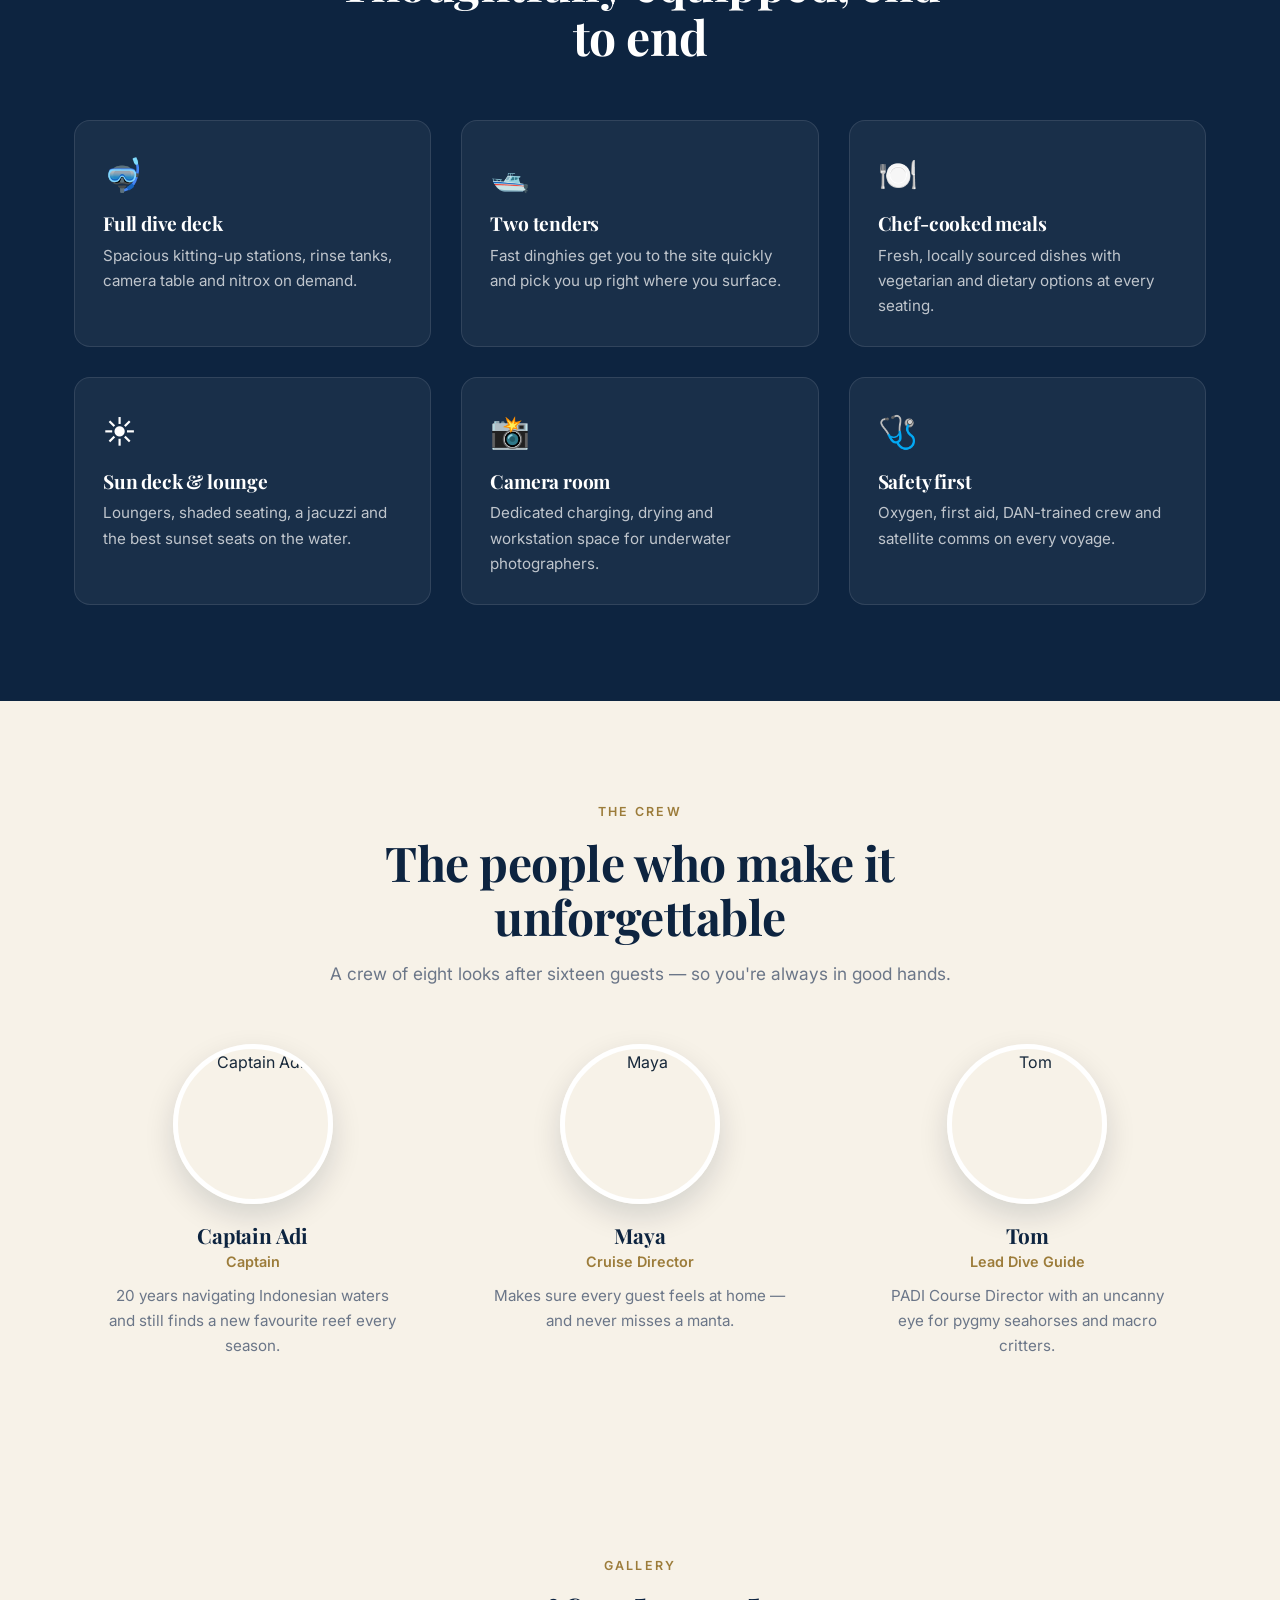
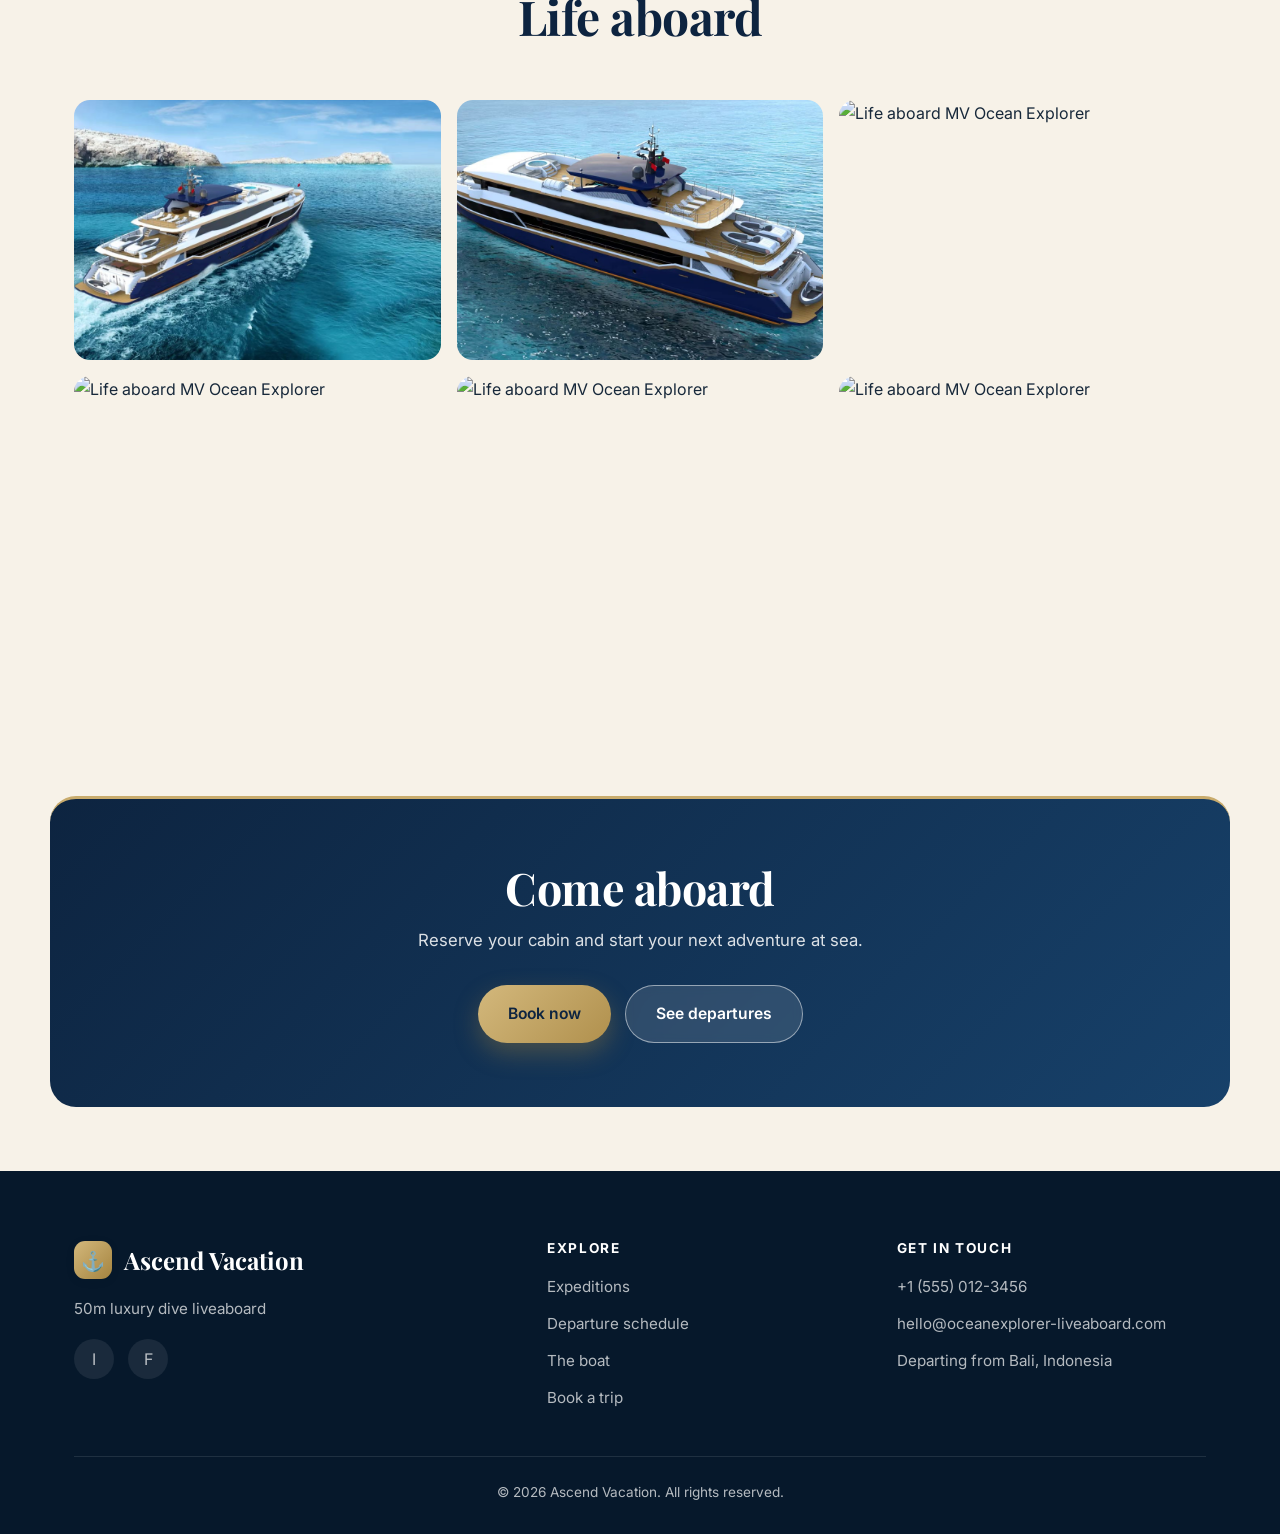
==== commit 14b8809f: "Add booking request form (book.html) New Book page with trip/departure/cabin selects populated from " ====
--- a/boat.html
+++ b/boat.html
@@ -23,7 +23,7 @@
         <li><a href="trips.html" data-nav="trips">Trips</a></li>
         <li><a href="schedule.html" data-nav="schedule">Schedule</a></li>
         <li><a href="boat.html" data-nav="boat">The Boat</a></li>
-        <li class="nav__cta"><a class="btn btn--primary" href="schedule.html">View departures</a></li>
+        <li class="nav__cta"><a class="btn btn--primary" href="book.html">Book now</a></li>
       </ul>
       <button class="nav__toggle" aria-label="Toggle menu">
         <span></span><span></span><span></span>
@@ -88,8 +88,11 @@
   <section class="section--tight">
     <div class="cta-band reveal">
       <h2>Come aboard</h2>
-      <p>Pick a departure and start your next adventure at sea.</p>
-      <a class="btn btn--ghost" href="schedule.html">See departures</a>
+      <p>Reserve your cabin and start your next adventure at sea.</p>
+      <div class="cta-band__actions">
+        <a class="btn btn--primary" href="book.html">Book now</a>
+        <a class="btn btn--ghost" href="schedule.html">See departures</a>
+      </div>
     </div>
   </section>
 
@@ -110,6 +113,7 @@
             <li><a href="trips.html">Expeditions</a></li>
             <li><a href="schedule.html">Departure schedule</a></li>
             <li><a href="boat.html">The boat</a></li>
+            <li><a href="book.html">Book a trip</a></li>
           </ul>
         </div>
         <div class="footer__col">
--- a/css/styles.css
+++ b/css/styles.css
@@ -314,7 +314,7 @@
   color: var(--white);
   background: linear-gradient(90deg, rgba(6, 24, 43, 0.82) 0%, rgba(6, 24, 43, 0.5) 45%, rgba(6, 24, 43, 0.3) 100%),
     linear-gradient(180deg, rgba(6, 24, 43, 0.35), rgba(6, 24, 43, 0.55)),
-    url("../images/boat-hero.png") center / cover no-repeat;
+    url("../images/boat-sea.jpg") center / cover no-repeat;
 }
 
 .hero::after {
@@ -424,7 +424,12 @@
 
 .page-hero--boat {
   background: linear-gradient(180deg, rgba(6, 24, 43, 0.45), rgba(13, 36, 64, 0.72)),
-    url("../images/boat-side.png") center / cover no-repeat;
+    url("../images/boat-side.jpg") center / cover no-repeat;
+}
+
+.page-hero--book {
+  background: linear-gradient(180deg, rgba(6, 24, 43, 0.5), rgba(13, 36, 64, 0.8)),
+    url("../images/boat-sea.jpg") center / cover no-repeat;
 }
 
 /* ==========================================================================
@@ -1041,6 +1046,13 @@
   font-size: 1.05rem;
 }
 
+.cta-band__actions {
+  display: flex;
+  gap: 14px;
+  justify-content: center;
+  flex-wrap: wrap;
+}
+
 /* ==========================================================================
    Footer
    ========================================================================== */
@@ -1146,6 +1158,211 @@
 }
 
 /* ==========================================================================
+   Booking form
+   ========================================================================== */
+.book-layout {
+  display: grid;
+  grid-template-columns: 0.85fr 1.15fr;
+  gap: 48px;
+  align-items: start;
+}
+
+.book-aside h2 {
+  font-size: 1.6rem;
+  color: var(--navy);
+  margin-bottom: 20px;
+}
+
+.book-steps {
+  list-style: none;
+  counter-reset: step;
+  display: grid;
+  gap: 18px;
+  margin-bottom: 34px;
+}
+
+.book-steps li {
+  counter-increment: step;
+  position: relative;
+  padding-left: 48px;
+  color: var(--muted);
+  line-height: 1.5;
+}
+
+.book-steps li::before {
+  content: counter(step);
+  position: absolute;
+  left: 0;
+  top: -2px;
+  width: 32px;
+  height: 32px;
+  border-radius: 50%;
+  background: var(--navy);
+  color: var(--aqua);
+  font-weight: 600;
+  display: grid;
+  place-items: center;
+}
+
+.book-steps strong {
+  color: var(--navy);
+}
+
+.book-contact {
+  border-top: 1px solid var(--line);
+  padding-top: 22px;
+}
+
+.book-contact p {
+  color: var(--navy);
+  font-weight: 600;
+  margin-bottom: 10px;
+}
+
+.book-contact__line {
+  display: block;
+  color: var(--muted);
+  text-decoration: none;
+  padding: 4px 0;
+}
+
+a.book-contact__line:hover {
+  color: var(--teal);
+}
+
+.book-contact__loc {
+  cursor: default;
+}
+
+/* Form card */
+.book-formwrap {
+  background: var(--white);
+  border: 1px solid var(--line);
+  border-radius: var(--radius);
+  padding: 38px;
+  box-shadow: var(--shadow-lg);
+}
+
+.book-intro {
+  color: var(--muted);
+  line-height: 1.6;
+  margin-bottom: 26px;
+}
+
+.bform__row {
+  display: grid;
+  grid-template-columns: 1fr 1fr;
+  gap: 18px;
+}
+
+.bform__field {
+  margin-bottom: 18px;
+  display: flex;
+  flex-direction: column;
+}
+
+.bform__field label {
+  font-size: 0.9rem;
+  font-weight: 600;
+  color: var(--navy);
+  margin-bottom: 7px;
+}
+
+.bform__field .req {
+  color: var(--coral);
+}
+
+.bform__field input,
+.bform__field select,
+.bform__field textarea {
+  font: inherit;
+  color: var(--ink);
+  background: var(--cream);
+  border: 1px solid var(--line);
+  border-radius: 10px;
+  padding: 12px 14px;
+  width: 100%;
+  transition: border-color 0.2s ease, box-shadow 0.2s ease, background 0.2s ease;
+}
+
+.bform__field textarea {
+  resize: vertical;
+  min-height: 96px;
+}
+
+.bform__field input:focus,
+.bform__field select:focus,
+.bform__field textarea:focus {
+  outline: none;
+  background: var(--white);
+  border-color: var(--teal);
+  box-shadow: 0 0 0 3px rgba(156, 124, 58, 0.16);
+}
+
+.bform__field input.invalid,
+.bform__field select.invalid {
+  border-color: var(--coral);
+  box-shadow: 0 0 0 3px rgba(185, 130, 46, 0.14);
+}
+
+.bform__submit {
+  width: 100%;
+  margin-top: 8px;
+  justify-content: center;
+}
+
+.bform__submit[disabled] {
+  opacity: 0.65;
+  cursor: not-allowed;
+}
+
+.bform__note {
+  margin-top: 14px;
+  font-size: 0.92rem;
+  text-align: center;
+  min-height: 1em;
+}
+
+.bform__note.error {
+  color: var(--coral);
+}
+
+.bform__note.info {
+  color: var(--muted);
+}
+
+/* Success state */
+.bform__success {
+  text-align: center;
+  padding: 30px 10px 10px;
+}
+
+.bform__success-ic {
+  width: 64px;
+  height: 64px;
+  margin: 0 auto 18px;
+  border-radius: 50%;
+  background: var(--navy);
+  color: var(--aqua);
+  font-size: 1.9rem;
+  display: grid;
+  place-items: center;
+}
+
+.bform__success h3 {
+  color: var(--navy);
+  font-size: 1.5rem;
+  margin-bottom: 12px;
+}
+
+.bform__success p {
+  color: var(--muted);
+  max-width: 420px;
+  margin: 0 auto 22px;
+  line-height: 1.6;
+}
+
+/* ==========================================================================
    Responsive
    ========================================================================== */
 @media (max-width: 900px) {
@@ -1161,6 +1378,10 @@
   .crew-grid,
   .gallery-grid {
     grid-template-columns: repeat(2, 1fr);
+  }
+  .book-layout {
+    grid-template-columns: 1fr;
+    gap: 36px;
   }
 }
 
@@ -1211,6 +1432,13 @@
   .gallery-grid {
     grid-template-columns: 1fr;
   }
+  .bform__row {
+    grid-template-columns: 1fr;
+    gap: 0;
+  }
+  .book-formwrap {
+    padding: 26px 20px;
+  }
   .schedule thead {
     display: none;
   }
